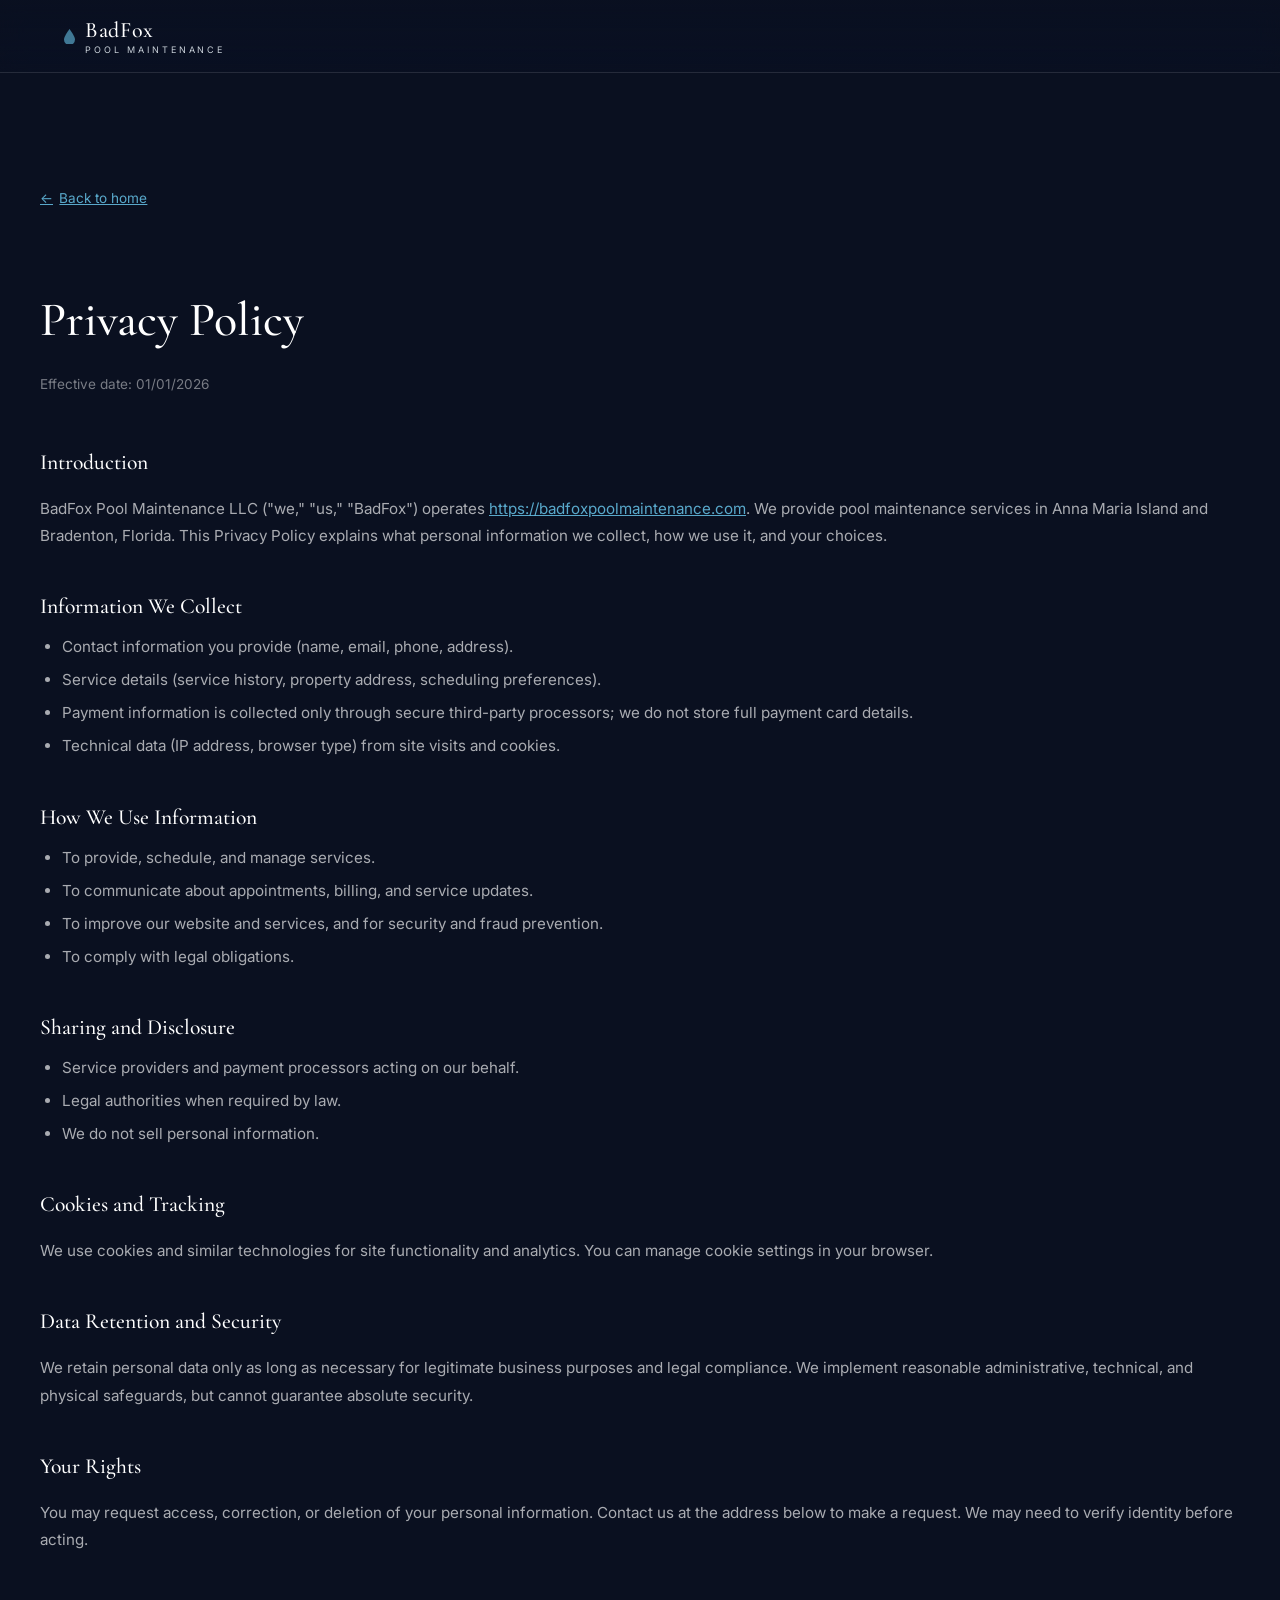
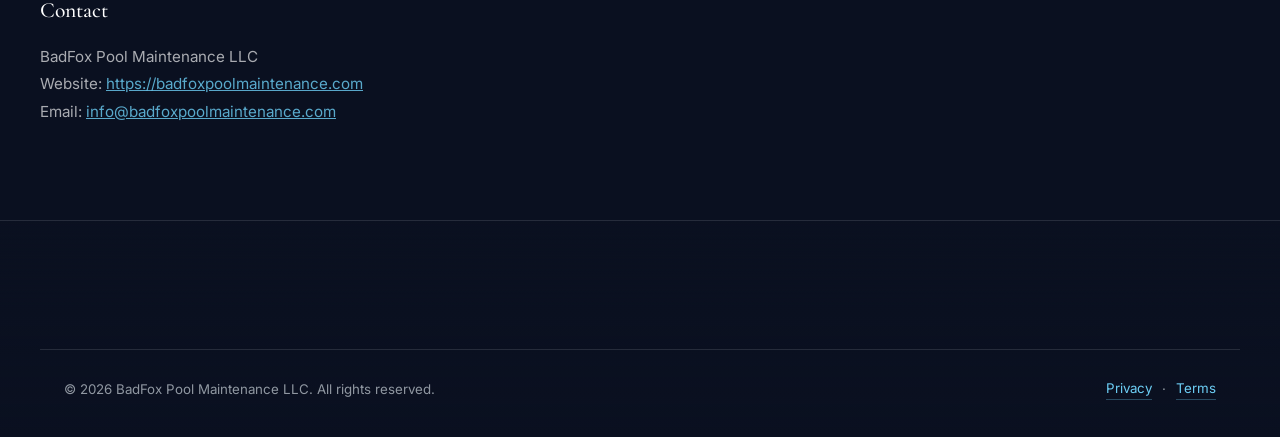
==== privacy.html @ 82b953b3 "Add files via upload" ====
<!doctype html>
<html lang="en">
<head>
  <meta charset="utf-8" />
  <meta name="viewport" content="width=device-width, initial-scale=1, viewport-fit=cover" />
  <meta name="theme-color" content="#0a1020" />
  <title>Privacy Policy — BadFox Pool Maintenance LLC</title>
  <meta name="description" content="Privacy Policy for BadFox Pool Maintenance LLC." />
  <meta name="robots" content="noindex, follow" />
  <link rel="preconnect" href="https://fonts.googleapis.com" />
  <link rel="preconnect" href="https://fonts.gstatic.com" crossorigin />
  <link rel="preload" as="style"
    href="https://fonts.googleapis.com/css2?family=Cormorant+Garamond:ital,wght@0,300;0,400;0,500;0,600;1,400;1,500&family=Inter:wght@300;400;500;600;700&display=swap"
    onload="this.onload=null;this.rel='stylesheet'" />
  <noscript>
    <link rel="stylesheet"
      href="https://fonts.googleapis.com/css2?family=Cormorant+Garamond:ital,wght@0,300;0,400;0,500;0,600;1,400;1,500&family=Inter:wght@300;400;500;600;700&display=swap" />
  </noscript>
  <link rel="stylesheet" href="styles.css" />
  <style>
    .legal-page { padding: 7rem 0 5rem; }
    .legal-page h1 { font-family: 'Cormorant Garamond', serif; font-size: clamp(2rem, 5vw, 3rem); font-weight: 500; color: #fff; margin-bottom: .5rem; }
    .legal-page .effective { font-size: .85rem; color: rgba(255,255,255,.45); margin-bottom: 3rem; }
    .legal-page h2 { font-family: 'Cormorant Garamond', serif; font-size: 1.35rem; font-weight: 500; color: #fff; margin: 2.5rem 0 .6rem; }
    .legal-page p, .legal-page li { font-size: .95rem; color: rgba(255,255,255,.65); line-height: 1.8; }
    .legal-page ul { padding-left: 1.4rem; margin: .5rem 0; }
    .legal-page ul li { margin-bottom: .35rem; }
    .legal-page a { color: rgba(109,207,246,.8); text-decoration: underline; }
    .legal-page a:hover { color: rgba(109,207,246,1); }
    .back-link { display: inline-flex; align-items: center; gap: .4rem; font-size: .85rem; color: rgba(255,255,255,.45); text-decoration: none; margin-bottom: 2.5rem; transition: color .2s; }
    .back-link:hover { color: rgba(255,255,255,.8); }
    .back-link::before { content: '←'; }
  </style>
</head>
<body>
  <header class="site-header" role="banner">
    <div class="nav-wrap">
      <a class="wordmark" href="index.html" aria-label="BadFox Pool Maintenance home">
        <svg class="wordmark-drop" width="11" height="15" viewBox="0 0 11 15" fill="none" xmlns="http://www.w3.org/2000/svg" aria-hidden="true"><path d="M5.5 0C5.5 0 0 7.2 0 10.5a5.5 5.5 0 0 0 11 0C11 7.2 5.5 0 5.5 0Z" fill="rgba(109,207,246,0.55)"/></svg>
        <span class="wordmark-text">BadFox<span class="wordmark-sub">Pool Maintenance</span></span>
      </a>
    </div>
  </header>

  <main id="main">
    <div class="legal-page container">
      <a class="back-link" href="index.html">Back to home</a>
      <h1>Privacy Policy</h1>
      <p class="effective">Effective date: 01/01/2026</p>

      <h2>Introduction</h2>
      <p>BadFox Pool Maintenance LLC ("we," "us," "BadFox") operates <a href="https://badfoxpoolmaintenance.com">https://badfoxpoolmaintenance.com</a>. We provide pool maintenance services in Anna Maria Island and Bradenton, Florida. This Privacy Policy explains what personal information we collect, how we use it, and your choices.</p>

      <h2>Information We Collect</h2>
      <ul>
        <li>Contact information you provide (name, email, phone, address).</li>
        <li>Service details (service history, property address, scheduling preferences).</li>
        <li>Payment information is collected only through secure third-party processors; we do not store full payment card details.</li>
        <li>Technical data (IP address, browser type) from site visits and cookies.</li>
      </ul>

      <h2>How We Use Information</h2>
      <ul>
        <li>To provide, schedule, and manage services.</li>
        <li>To communicate about appointments, billing, and service updates.</li>
        <li>To improve our website and services, and for security and fraud prevention.</li>
        <li>To comply with legal obligations.</li>
      </ul>

      <h2>Sharing and Disclosure</h2>
      <ul>
        <li>Service providers and payment processors acting on our behalf.</li>
        <li>Legal authorities when required by law.</li>
        <li>We do not sell personal information.</li>
      </ul>

      <h2>Cookies and Tracking</h2>
      <p>We use cookies and similar technologies for site functionality and analytics. You can manage cookie settings in your browser.</p>

      <h2>Data Retention and Security</h2>
      <p>We retain personal data only as long as necessary for legitimate business purposes and legal compliance. We implement reasonable administrative, technical, and physical safeguards, but cannot guarantee absolute security.</p>

      <h2>Your Rights</h2>
      <p>You may request access, correction, or deletion of your personal information. Contact us at the address below to make a request. We may need to verify identity before acting.</p>

      <h2>Contact</h2>
      <p>BadFox Pool Maintenance LLC<br />
      Website: <a href="https://badfoxpoolmaintenance.com">https://badfoxpoolmaintenance.com</a><br />
      Email: <a href="mailto:info@badfoxpoolmaintenance.com">info@badfoxpoolmaintenance.com</a></p>
    </div>
  </main>

  <footer class="site-footer" role="contentinfo">
    <div class="container footer-bottom">
      <small>&copy; <span id="year"></span> BadFox Pool Maintenance LLC. All rights reserved.</small>
      <small class="legal">
        <a class="link" href="privacy.html">Privacy</a>
        <span aria-hidden="true">·</span>
        <a class="link" href="terms.html">Terms</a>
      </small>
    </div>
  </footer>
  <script>document.getElementById('year').textContent = new Date().getFullYear();</script>
</body>
</html>
---- styles.css ----
/* ============================================================
   BadFox Pool Maintenance — Version A: "Aurelia"
   Inspiration: The Ritz-Carlton. Elegant serif display over clean
   sans-serif body. Wide tracking, refined weights, timeless luxury.
   Fonts: Cormorant Garamond (display) + Inter (body)
   ============================================================ */

:root {
  --navy: #0a1020;
  --navy-2: #0f1830;
  --navy-3: #121d3a;
  --white: #ffffff;
  --silver: #c9d1d9;
  --accent: #1da1f2;
  --accent-2: #6dcff6;
  --accent-glow: rgba(29, 161, 242, 0.35);
  --line: rgba(201, 209, 217, 0.14);
  --line-strong: rgba(201, 209, 217, 0.28);
  --shadow-soft: 0 10px 30px rgba(0, 0, 0, 0.25);
  --shadow-lg: 0 30px 80px rgba(0, 0, 0, 0.45);
  --radius: 8px;
  --radius-lg: 16px;
  --container: 1200px;
  --ease: cubic-bezier(.22, 1, .36, 1);
  --header-h: 72px;

  /* Aurelia typography stack */
  --font-display: "Cormorant Garamond", "Playfair Display", Georgia, serif;
  --font-body: "Inter", system-ui, -apple-system, "Segoe UI", Roboto, sans-serif;
}

/* ============================================================
   Base reset
   ============================================================ */
*, *::before, *::after { box-sizing: border-box; }
html, body { margin: 0; padding: 0; }

/*
  DO NOT set scroll-behavior: smooth on html/body.
  CSS smooth scroll conflicts with GSAP ScrollTrigger's pin & scrub —
  it causes the pinned section to jitter and trigger positions to drift.
  Smooth scrolling is handled entirely via JS (window.scrollTo behavior).
*/

body {
  font-family: var(--font-body);
  background: var(--navy);
  color: var(--white);
  line-height: 1.6;
  font-weight: 400;
  -webkit-font-smoothing: antialiased;
  text-rendering: optimizeLegibility;
  overflow-x: hidden;
}
img, video, iframe { max-width: 100%; display: block; }
a { color: inherit; text-decoration: none; }

:focus-visible {
  outline: 2px solid var(--accent-2);
  outline-offset: 3px;
  border-radius: 4px;
}

.skip-link {
  position: absolute;
  left: -9999px; top: 8px;
  background: var(--white); color: var(--navy);
  padding: 8px 12px; border-radius: var(--radius);
  z-index: 999;
}
.skip-link:focus { left: 12px; }

.container { max-width: var(--container); margin: 0 auto; padding: 0 24px; }

/* Below-fold performance: skip paint until visible.
   Only applied to the footer — sections with GSAP ScrollTrigger
   animations are excluded because content-visibility:auto skips
   rendering, breaking GSAP's position measurements at setup time. */
.site-footer {
  content-visibility: auto;
  contain-intrinsic-size: 300px;
}

/* ============================================================
   Header / Nav
   ============================================================ */
.site-header {
  position: sticky; top: 0; z-index: 50;
  backdrop-filter: saturate(140%) blur(14px);
  -webkit-backdrop-filter: saturate(140%) blur(14px);
  background: linear-gradient(to bottom, rgba(10,16,32,0.85), rgba(10,16,32,0.6));
  border-bottom: 1px solid var(--line);
}
.nav-wrap {
  max-width: var(--container); margin: 0 auto;
  height: var(--header-h); padding: 0 24px;
  display: grid; grid-template-columns: 1fr auto 1fr;
  align-items: center; gap: 16px;
}

.wordmark { display: inline-flex; align-items: center; gap: 10px; letter-spacing: 0.04em; }
.wordmark-drop { flex-shrink: 0; display: block; }
.wordmark-text {
  font-family: var(--font-display);
  font-weight: 500;
  font-size: 22px;
  line-height: 1;
  display: inline-flex; flex-direction: column; gap: 4px;
}
.wordmark-sub {
  font-family: var(--font-body);
  font-weight: 400;
  font-size: 9px;
  letter-spacing: 0.32em;
  text-transform: uppercase;
  color: var(--silver);
}

/* Tabs */
.tabs { position: relative; justify-self: center; }
.tabs ul {
  list-style: none; display: flex; gap: 4px;
  padding: 6px; margin: 0;
  border: 1px solid var(--line);
  border-radius: 999px;
  background: rgba(255,255,255,0.03);
}
.tab {
  display: inline-block;
  padding: 10px 20px;
  font-size: 12px;
  font-weight: 500;
  letter-spacing: 0.18em;
  text-transform: uppercase;
  color: var(--silver);
  border-radius: 999px;
  transition: color .3s var(--ease), background-color .3s var(--ease);
}
.tab:hover { color: var(--white); }
.tab.is-active { color: var(--white); background: rgba(29, 161, 242, 0.08); }
.tab-underline {
  position: absolute; left: 0; bottom: -2px;
  height: 1px; width: 0;
  background: linear-gradient(90deg, var(--accent-2), var(--accent));
  pointer-events: none; opacity: 0;
}

.nav-cta { justify-self: end; }

/* ============================================================
   Buttons
   ============================================================ */
.btn {
  display: inline-flex; align-items: center; justify-content: center;
  gap: 8px; height: 48px; padding: 0 26px;
  border-radius: var(--radius);
  font-family: var(--font-body);
  font-weight: 500;
  font-size: 12px;
  letter-spacing: 0.22em;
  text-transform: uppercase;
  transition: transform .3s var(--ease), background-color .3s var(--ease),
              border-color .3s var(--ease), color .3s var(--ease), box-shadow .3s var(--ease);
  cursor: pointer; border: 1px solid transparent;
  white-space: nowrap;
}
.btn-primary {
  background: linear-gradient(180deg, var(--accent-2), var(--accent));
  color: #06223a;
  box-shadow: 0 8px 24px var(--accent-glow), inset 0 1px 0 rgba(255,255,255,0.4);
}
.btn-primary:hover { transform: translateY(-1px); box-shadow: 0 12px 30px var(--accent-glow); }
.btn-secondary {
  background: transparent; color: var(--white);
  border-color: var(--line-strong);
}
.btn-secondary:hover { background: rgba(255,255,255,0.06); border-color: var(--silver); }
.btn-ghost {
  background: transparent; color: var(--white);
  border-color: var(--line-strong);
  height: 42px; padding: 0 20px;
}
.btn-ghost:hover { background: rgba(255,255,255,0.06); }

/* ============================================================
   Hero
   ============================================================ */
.hero {
  position: relative;
  min-height: calc(100vh - var(--header-h));
  display: flex; align-items: center;
  overflow: hidden; isolation: isolate;
}
.hero-media {
  position: absolute; inset: 0; z-index: 0;
  overflow: hidden;
  /* Poster image as CSS background — instant fallback while video loads */
  background: #000 url("assets/water-picture.jpg") center/cover no-repeat;
  /* will-change pre-creates the compositor layer at page load, BEFORE Chrome
     evaluates the video's autoplay eligibility. This is critical: if GSAP's
     ScrollTrigger creates the layer after autoplay is evaluated, Chrome can
     revoke the autoplay grant. Setting it here means the layer exists from
     the start, so GSAP's animation never changes the compositor context. */
  will-change: transform;
}
.hero-video {
  position: absolute; inset: 0;
  width: 100%; height: 100%;
  object-fit: cover; display: block;
  /* No will-change here — animating transforms on <video> elements causes
     Chrome to pause autoplay. GSAP targets .hero-media (the parent) instead. */
}
.hero-scrim {
  position: absolute; inset: 0; z-index: 1; pointer-events: none;
  background:
    radial-gradient(120% 80% at 20% 0%, rgba(10,16,32,0.1), rgba(10,16,32,0.55) 60%, rgba(10,16,32,0.9) 100%),
    linear-gradient(180deg, rgba(10,16,32,0.3), rgba(10,16,32,0.88));
}

.hero-inner {
  position: relative; z-index: 2;
  max-width: var(--container); width: 100%;
  margin: 0 auto; padding: 120px 24px 140px;
}
.eyebrow {
  color: var(--accent-2);
  font-family: var(--font-body);
  font-size: 11px;
  font-weight: 500;
  letter-spacing: 0.32em;
  text-transform: uppercase;
  margin: 0 0 20px;
}
.hero-headline {
  font-family: var(--font-display);
  font-size: clamp(52px, 8.5vw, 120px);
  font-weight: 400;
  line-height: 1.02;
  letter-spacing: -0.01em;
  margin: 0 0 24px;
  max-width: 16ch;
}
.hero-headline em {
  font-style: italic;
  font-weight: 400;
  color: var(--accent-2);
}
.hero-sub {
  font-size: clamp(16px, 1.3vw, 19px);
  color: var(--silver);
  margin: 0 0 36px;
  max-width: 52ch;
  font-weight: 300;
  line-height: 1.65;
}
.hero-ctas { display: flex; gap: 14px; flex-wrap: wrap; }

.hero-scroll-hint {
  position: absolute; left: 50%; bottom: 22px;
  transform: translateX(-50%);
  width: 22px; height: 36px;
  border: 1px solid var(--line-strong);
  border-radius: 999px; opacity: 0.8;
}
.hero-scroll-hint span {
  position: absolute; left: 50%; top: 8px;
  width: 2px; height: 8px;
  background: var(--accent-2);
  border-radius: 2px;
  transform: translateX(-50%);
  animation: scroll-hint 2.4s var(--ease) infinite;
}
@keyframes scroll-hint {
  0%   { transform: translate(-50%, 0);    opacity: 1; }
  70%  { transform: translate(-50%, 14px); opacity: 0; }
  100% { transform: translate(-50%, 0);    opacity: 0; }
}

/* ============================================================
   Section helpers
   ============================================================ */
.section-head { max-width: 680px; margin: 0 auto 56px; text-align: center; }
.section-head h2 {
  font-family: var(--font-display);
  font-size: clamp(32px, 4.2vw, 56px);
  font-weight: 400;
  letter-spacing: -0.005em;
  line-height: 1.1;
  margin: 0;
}

/* ============================================================
   Features / Cards
   ============================================================ */
.features { padding: 140px 0 60px; }
.card-grid { display: grid; grid-template-columns: repeat(3, 1fr); gap: 24px; }
.card {
  background: linear-gradient(180deg, rgba(255,255,255,0.035), rgba(255,255,255,0.01));
  border: 1px solid var(--line);
  border-radius: var(--radius-lg);
  padding: 34px 30px;
  transition: transform .4s var(--ease), border-color .4s var(--ease), box-shadow .4s var(--ease);
  /* will-change omitted here — GSAP adds it during animation and removes it after.
     Declaring it statically would hoist all three cards to GPU layers immediately. */
}
.card:hover { transform: translateY(-4px); border-color: var(--line-strong); box-shadow: var(--shadow-soft); }
.card-icon {
  width: 48px; height: 48px;
  display: flex; align-items: center; justify-content: center;
  border-radius: 12px;
  background: rgba(29,161,242,0.08);
  color: var(--accent-2); margin-bottom: 22px;
}
.card-icon svg { width: 26px; height: 26px; }
.card h3 {
  font-family: var(--font-display);
  font-size: 26px;
  font-weight: 500;
  letter-spacing: -0.005em;
  margin: 0 0 10px;
}
.card p { margin: 0; color: var(--silver); font-size: 15px; line-height: 1.65; }

/* ============================================================
   Photo Gallery
   ============================================================ */
.gallery { padding: 60px 0; }
.gallery-grid {
  display: grid;
  grid-template-columns: 1fr 1fr;
  gap: 20px;
}
.gallery-item {
  margin: 0;
  border-radius: var(--radius-lg);
  overflow: hidden;
  border: 1px solid var(--line);
  box-shadow: var(--shadow-soft);
  aspect-ratio: 4 / 3;
}
.gallery-item img {
  width: 100%; height: 100%;
  object-fit: cover;
  display: block;
  transition: transform 0.6s var(--ease);
}
.gallery-item:hover img { transform: scale(1.04); }

/* ============================================================
   Timeline — horizontal pinned scroll
   ============================================================ */
.timeline-section { padding: 80px 0 40px; }

/*
  overflow-x: clip clips overflowing track content WITHOUT creating a new
  scroll container (unlike overflow-x: hidden). This prevents a horizontal
  scrollbar flash before GSAP's ScrollTrigger pin kicks in, while still
  allowing GSAP's position: fixed pin to work correctly.
*/
.timeline-clip { overflow-x: clip; }

.timeline-pin { height: 100vh; position: relative; overflow: visible; }
.timeline-track {
  display: flex; gap: 32px; align-items: center;
  padding: 0 8vw; height: 100%;
  will-change: transform;
}
.timeline-panel {
  flex: 0 0 min(70vw, 540px);
  background: linear-gradient(180deg, rgba(255,255,255,0.05), rgba(255,255,255,0.01));
  border: 1px solid var(--line);
  border-radius: var(--radius-lg);
  padding: 48px 40px;
  min-height: 340px;
  position: relative;
  box-shadow: var(--shadow-soft);
}
.panel-index {
  position: absolute; top: 28px; right: 32px;
  font-family: var(--font-body);
  font-size: 11px;
  letter-spacing: 0.32em;
  color: var(--accent-2);
  font-weight: 500;
}
.timeline-panel h3 {
  font-family: var(--font-display);
  font-size: clamp(28px, 2.6vw, 40px);
  font-weight: 400;
  letter-spacing: -0.005em;
  margin: 16px 0 14px;
}
.timeline-panel p { color: var(--silver); font-size: 16px; max-width: 42ch; margin: 0; line-height: 1.65; }

/* ============================================================
   About
   ============================================================ */
.about { padding: 140px 0; }
.about-grid { display: grid; grid-template-columns: 1.4fr 1fr; gap: 72px; align-items: start; }
.about-copy h2 {
  font-family: var(--font-display);
  font-size: clamp(36px, 4.6vw, 64px);
  font-weight: 400;
  letter-spacing: -0.01em;
  line-height: 1.08;
  margin: 0 0 24px;
}
.about-copy h2 em { font-style: italic; color: var(--accent-2); font-weight: 400; }
.about-copy p {
  color: var(--silver); font-size: 17px;
  max-width: 60ch; margin: 0 0 18px;
  font-weight: 300; line-height: 1.75;
}

.coverage { list-style: none; padding: 0; margin: 28px 0 36px; display: flex; gap: 16px; flex-wrap: wrap; }
.coverage li {
  display: inline-flex; align-items: center; gap: 10px;
  padding: 10px 16px;
  border: 1px solid var(--line);
  border-radius: 999px;
  font-size: 13px;
  letter-spacing: 0.08em;
  color: var(--silver);
}
.pin {
  width: 8px; height: 8px; border-radius: 999px;
  background: var(--accent);
  box-shadow: 0 0 0 3px rgba(29,161,242,0.15);
  flex-shrink: 0;
}
.about-ctas { display: flex; gap: 14px; flex-wrap: wrap; }

.about-card {
  background: linear-gradient(180deg, rgba(255,255,255,0.05), rgba(255,255,255,0.01));
  border: 1px solid var(--line);
  border-radius: var(--radius-lg);
  padding: 34px;
  box-shadow: var(--shadow-soft);
}
.about-card h3 {
  margin: 0 0 20px;
  font-family: var(--font-body);
  font-size: 11px;
  font-weight: 500;
  letter-spacing: 0.28em;
  text-transform: uppercase;
  color: var(--accent-2);
}
.facts { margin: 0; display: grid; grid-template-columns: 1fr; gap: 0; }
.facts > div {
  display: grid; grid-template-columns: 120px 1fr;
  align-items: baseline; padding: 14px 0;
  border-top: 1px solid var(--line);
}
.facts dt {
  color: var(--silver);
  font-size: 11px;
  letter-spacing: 0.2em;
  text-transform: uppercase;
  font-weight: 500;
}
.facts dd {
  margin: 0;
  font-family: var(--font-display);
  font-weight: 500;
  font-size: 18px;
}

/* ============================================================
   Contact
   ============================================================ */
.contact { padding: 80px 0 140px; }
.contact-grid { display: grid; grid-template-columns: 1.1fr 1fr; gap: 72px; align-items: start; }
.contact-copy h2 {
  font-family: var(--font-display);
  font-size: clamp(36px, 4.6vw, 60px);
  font-weight: 400;
  letter-spacing: -0.01em;
  line-height: 1.1;
  margin: 0 0 20px;
}
.contact-copy p {
  color: var(--silver); font-size: 17px;
  margin: 0 0 28px;
  font-weight: 300; line-height: 1.75;
}
.link {
  color: var(--accent-2);
  border-bottom: 1px solid rgba(109,207,246,0.3);
  transition: color .2s var(--ease), border-color .2s var(--ease);
}
.link:hover { color: var(--white); border-color: var(--white); }

.contact-form { display: grid; grid-template-columns: 1fr 1fr; gap: 18px; }
.field { display: flex; flex-direction: column; }
.field label {
  font-size: 11px;
  letter-spacing: 0.2em;
  text-transform: uppercase;
  color: var(--silver);
  margin-bottom: 10px;
  font-weight: 500;
}
.field input {
  height: 50px; padding: 0 16px;
  background: rgba(255,255,255,0.04);
  border: 1px solid var(--line);
  color: var(--white);
  border-radius: var(--radius);
  font: inherit;
  transition: border-color .2s var(--ease), background-color .2s var(--ease);
}
.field input::placeholder { color: rgba(201,209,217,0.55); }
.field input:focus {
  outline: none;
  border-color: var(--accent);
  background: rgba(29,161,242,0.06);
}
.form-actions { grid-column: 1 / -1; display: flex; gap: 14px; flex-wrap: wrap; margin-top: 10px; }
.form-note {
  grid-column: 1 / -1;
  color: var(--accent-2);
  margin: 10px 0 0;
  font-size: 14px;
  min-height: 1em;
}

.contact-map .map-frame {
  position: relative;
  border-radius: var(--radius-lg);
  overflow: hidden;
  border: 1px solid var(--line);
  box-shadow: var(--shadow-soft);
  aspect-ratio: 4 / 3;
  background: var(--navy-2);
}
.contact-map iframe {
  width: 100%; height: 100%; border: 0;
  filter: saturate(0.8) brightness(0.9) contrast(1.05);
}
.contact-list { list-style: none; padding: 0; margin: 24px 0 0; display: grid; gap: 12px; }
.contact-list li {
  display: grid; grid-template-columns: 120px 1fr; gap: 14px;
  font-size: 15px; color: var(--silver);
  padding: 12px 0; border-top: 1px solid var(--line);
}
.contact-list li span {
  color: rgba(201,209,217,0.7);
  font-size: 11px;
  letter-spacing: 0.2em;
  text-transform: uppercase;
  align-self: center;
  font-weight: 500;
}

/* ============================================================
   Footer
   ============================================================ */
.site-footer {
  border-top: 1px solid var(--line);
  background: linear-gradient(180deg, rgba(10,16,32,0) 0%, rgba(10,16,32,0.8) 40%, var(--navy) 100%);
  padding: 72px 0 36px;
}
.footer-grid { display: grid; grid-template-columns: 1.6fr repeat(3, 1fr); gap: 48px; }
.footer-brand .muted {
  color: var(--silver); margin-top: 16px; max-width: 36ch;
  font-weight: 300; font-size: 15px; line-height: 1.7;
}
.footer-col h4 {
  font-size: 11px;
  font-weight: 500;
  letter-spacing: 0.28em;
  text-transform: uppercase;
  color: var(--accent-2);
  margin: 0 0 18px;
}
.hours, .plain {
  list-style: none; padding: 0; margin: 0;
  display: grid; gap: 12px;
  font-size: 14px; color: var(--silver);
}
.hours li { display: grid; grid-template-columns: 1fr auto; gap: 8px; }
.footer-bottom {
  display: flex; justify-content: space-between; align-items: center;
  gap: 16px; margin-top: 56px; padding-top: 28px;
  border-top: 1px solid var(--line);
  color: rgba(201,209,217,0.7);
}
.legal { display: inline-flex; gap: 10px; align-items: center; }

/* ============================================================
   Animation initial states
   GSAP animates these to opacity:1, y:0. will-change is intentionally
   NOT set here — GSAP manages it internally during the tween and
   removes it afterward, avoiding permanent GPU layer allocation.
   ============================================================ */
[data-anim="fadeUp"], [data-anim="cardUp"] {
  opacity: 0;
  transform: translateY(24px);
}

/* ============================================================
   Responsive
   ============================================================ */
@media (max-width: 960px) {
  .card-grid { grid-template-columns: 1fr; }
  .gallery-grid { grid-template-columns: 1fr; }
  .about-grid, .contact-grid { grid-template-columns: 1fr; gap: 40px; }
  .footer-grid { grid-template-columns: 1fr 1fr; }
  .contact-form { grid-template-columns: 1fr; }
  .nav-wrap { grid-template-columns: auto 1fr auto; gap: 10px; }
  .tabs ul { gap: 2px; padding: 4px; }
  .tab { padding: 8px 12px; font-size: 11px; }
  .nav-cta { display: none; }
  .hero-inner { padding: 100px 24px; }
  .features, .about, .contact { padding: 90px 0; }
  .timeline-panel { flex-basis: 78vw; padding: 32px 28px; min-height: 300px; }
}
@media (max-width: 560px) {
  .footer-grid { grid-template-columns: 1fr; }
  .footer-bottom { flex-direction: column; align-items: flex-start; }
  .wordmark-sub { display: none; }
}

/* ============================================================
   Reduced motion — immediately reveal all animated elements,
   disable all transitions and CSS animations
   ============================================================ */
@media (prefers-reduced-motion: reduce) {
  *, *::before, *::after {
    animation-duration: 0.001ms !important;
    animation-iteration-count: 1 !important;
    transition-duration: 0.001ms !important;
  }
  [data-anim="fadeUp"], [data-anim="cardUp"] { opacity: 1; transform: none; }
  .hero-scroll-hint { display: none; }
}
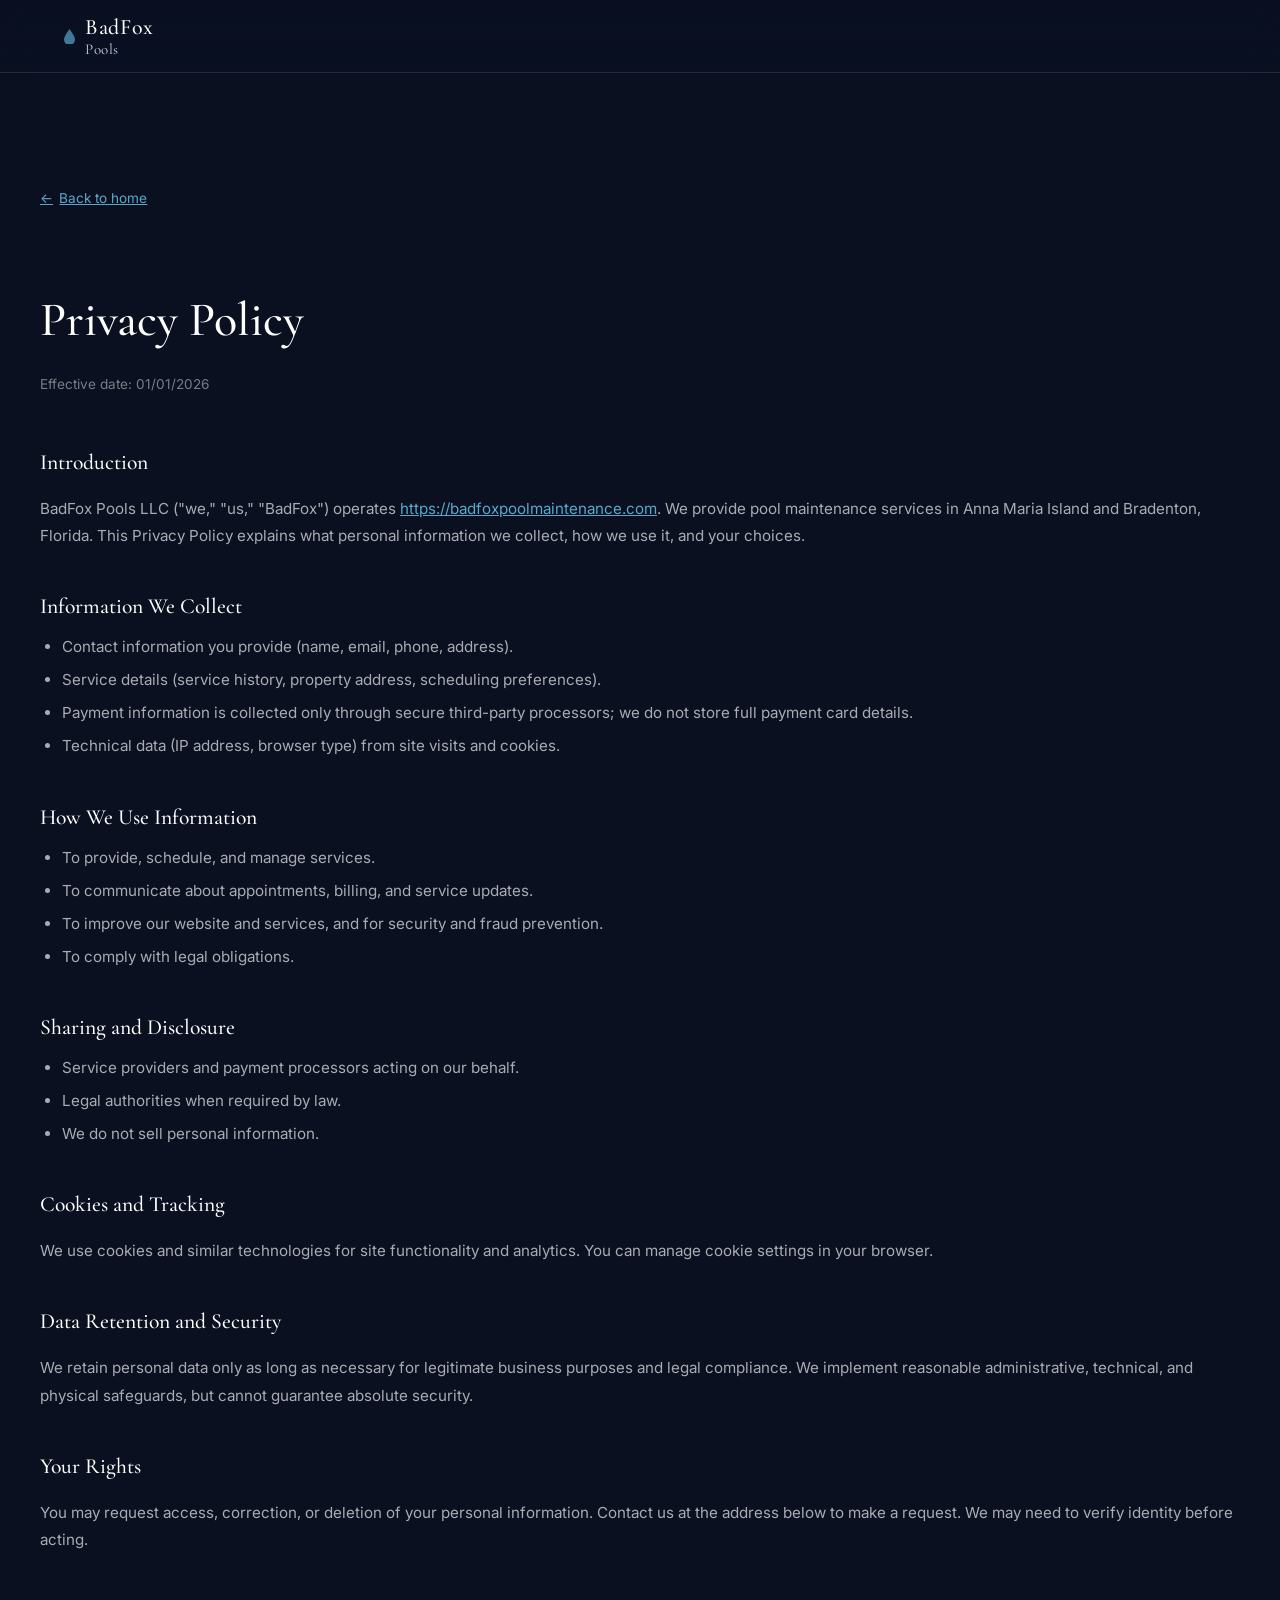
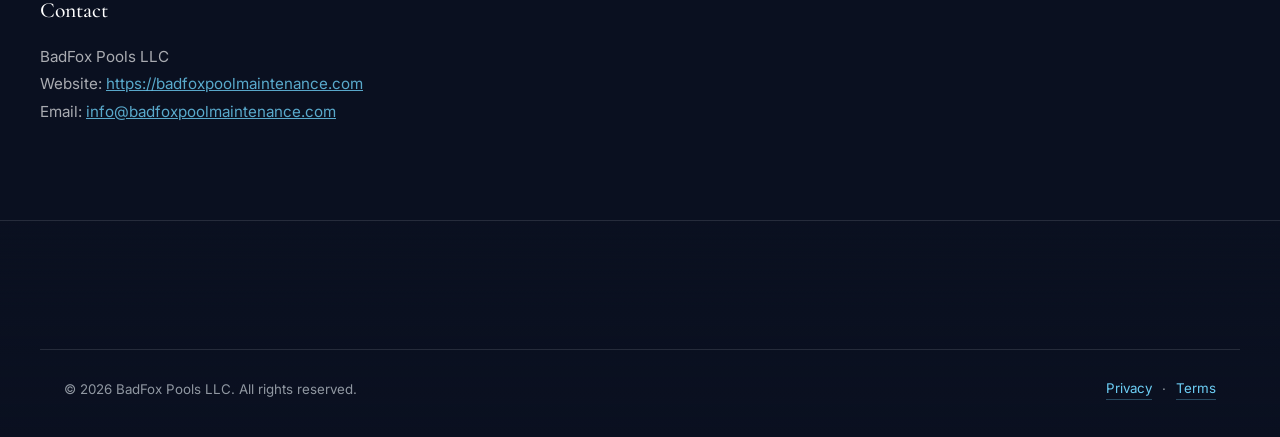
==== commit 833e2eb9: "Add files via upload" ====
--- a/privacy.html
+++ b/privacy.html
@@ -4,8 +4,8 @@
   <meta charset="utf-8" />
   <meta name="viewport" content="width=device-width, initial-scale=1, viewport-fit=cover" />
   <meta name="theme-color" content="#0a1020" />
-  <title>Privacy Policy — BadFox Pool Maintenance LLC</title>
-  <meta name="description" content="Privacy Policy for BadFox Pool Maintenance LLC." />
+  <title>Privacy Policy — BadFox Pools LLC</title>
+  <meta name="description" content="Privacy Policy for BadFox Pools LLC." />
   <meta name="robots" content="noindex, follow" />
   <link rel="preconnect" href="https://fonts.googleapis.com" />
   <link rel="preconnect" href="https://fonts.gstatic.com" crossorigin />
@@ -35,9 +35,9 @@
 <body>
   <header class="site-header" role="banner">
     <div class="nav-wrap">
-      <a class="wordmark" href="index.html" aria-label="BadFox Pool Maintenance home">
+      <a class="wordmark" href="index.html" aria-label="BadFox Pools home">
         <svg class="wordmark-drop" width="11" height="15" viewBox="0 0 11 15" fill="none" xmlns="http://www.w3.org/2000/svg" aria-hidden="true"><path d="M5.5 0C5.5 0 0 7.2 0 10.5a5.5 5.5 0 0 0 11 0C11 7.2 5.5 0 5.5 0Z" fill="rgba(109,207,246,0.55)"/></svg>
-        <span class="wordmark-text">BadFox<span class="wordmark-sub">Pool Maintenance</span></span>
+        <span class="wordmark-text">BadFox<span class="wordmark-sub">Pools</span></span>
       </a>
     </div>
   </header>
@@ -49,7 +49,7 @@
       <p class="effective">Effective date: 01/01/2026</p>
 
       <h2>Introduction</h2>
-      <p>BadFox Pool Maintenance LLC ("we," "us," "BadFox") operates <a href="https://badfoxpoolmaintenance.com">https://badfoxpoolmaintenance.com</a>. We provide pool maintenance services in Anna Maria Island and Bradenton, Florida. This Privacy Policy explains what personal information we collect, how we use it, and your choices.</p>
+      <p>BadFox Pools LLC ("we," "us," "BadFox") operates <a href="https://badfoxpoolmaintenance.com">https://badfoxpoolmaintenance.com</a>. We provide pool maintenance services in Anna Maria Island and Bradenton, Florida. This Privacy Policy explains what personal information we collect, how we use it, and your choices.</p>
 
       <h2>Information We Collect</h2>
       <ul>
@@ -84,7 +84,7 @@
       <p>You may request access, correction, or deletion of your personal information. Contact us at the address below to make a request. We may need to verify identity before acting.</p>
 
       <h2>Contact</h2>
-      <p>BadFox Pool Maintenance LLC<br />
+      <p>BadFox Pools LLC<br />
       Website: <a href="https://badfoxpoolmaintenance.com">https://badfoxpoolmaintenance.com</a><br />
       Email: <a href="mailto:info@badfoxpoolmaintenance.com">info@badfoxpoolmaintenance.com</a></p>
     </div>
@@ -92,7 +92,7 @@
 
   <footer class="site-footer" role="contentinfo">
     <div class="container footer-bottom">
-      <small>&copy; <span id="year"></span> BadFox Pool Maintenance LLC. All rights reserved.</small>
+      <small>&copy; <span id="year"></span> BadFox Pools LLC. All rights reserved.</small>
       <small class="legal">
         <a class="link" href="privacy.html">Privacy</a>
         <span aria-hidden="true">·</span>
--- a/styles.css
+++ b/styles.css
@@ -1,5 +1,5 @@
 /* ============================================================
-   BadFox Pool Maintenance — Version A: "Aurelia"
+   BadFox Pools — Version A: "Aurelia"
    Inspiration: The Ritz-Carlton. Elegant serif display over clean
    sans-serif body. Wide tracking, refined weights, timeless luxury.
    Fonts: Cormorant Garamond (display) + Inter (body)
@@ -108,11 +108,10 @@
   display: inline-flex; flex-direction: column; gap: 4px;
 }
 .wordmark-sub {
-  font-family: var(--font-body);
-  font-weight: 400;
-  font-size: 9px;
-  letter-spacing: 0.32em;
-  text-transform: uppercase;
+  font-family: var(--font-display);
+  font-weight: 400;
+  font-size: 15px;
+  letter-spacing: 0.04em;
   color: var(--silver);
 }
 
@@ -614,7 +613,10 @@
   .nav-cta { display: none; }
   .hero-inner { padding: 100px 24px; }
   .features, .about, .contact { padding: 90px 0; }
-  .timeline-panel { flex-basis: 78vw; padding: 32px 28px; min-height: 300px; }
+  /* Timeline: vertical stack on mobile (GSAP horizontal scroll disabled) */
+  .timeline-pin { height: auto; }
+  .timeline-track { flex-direction: column; padding: 0 20px; gap: 20px; height: auto; }
+  .timeline-panel { flex-basis: auto; width: 100%; padding: 32px 28px; min-height: auto; }
 }
 @media (max-width: 560px) {
   .footer-grid { grid-template-columns: 1fr; }
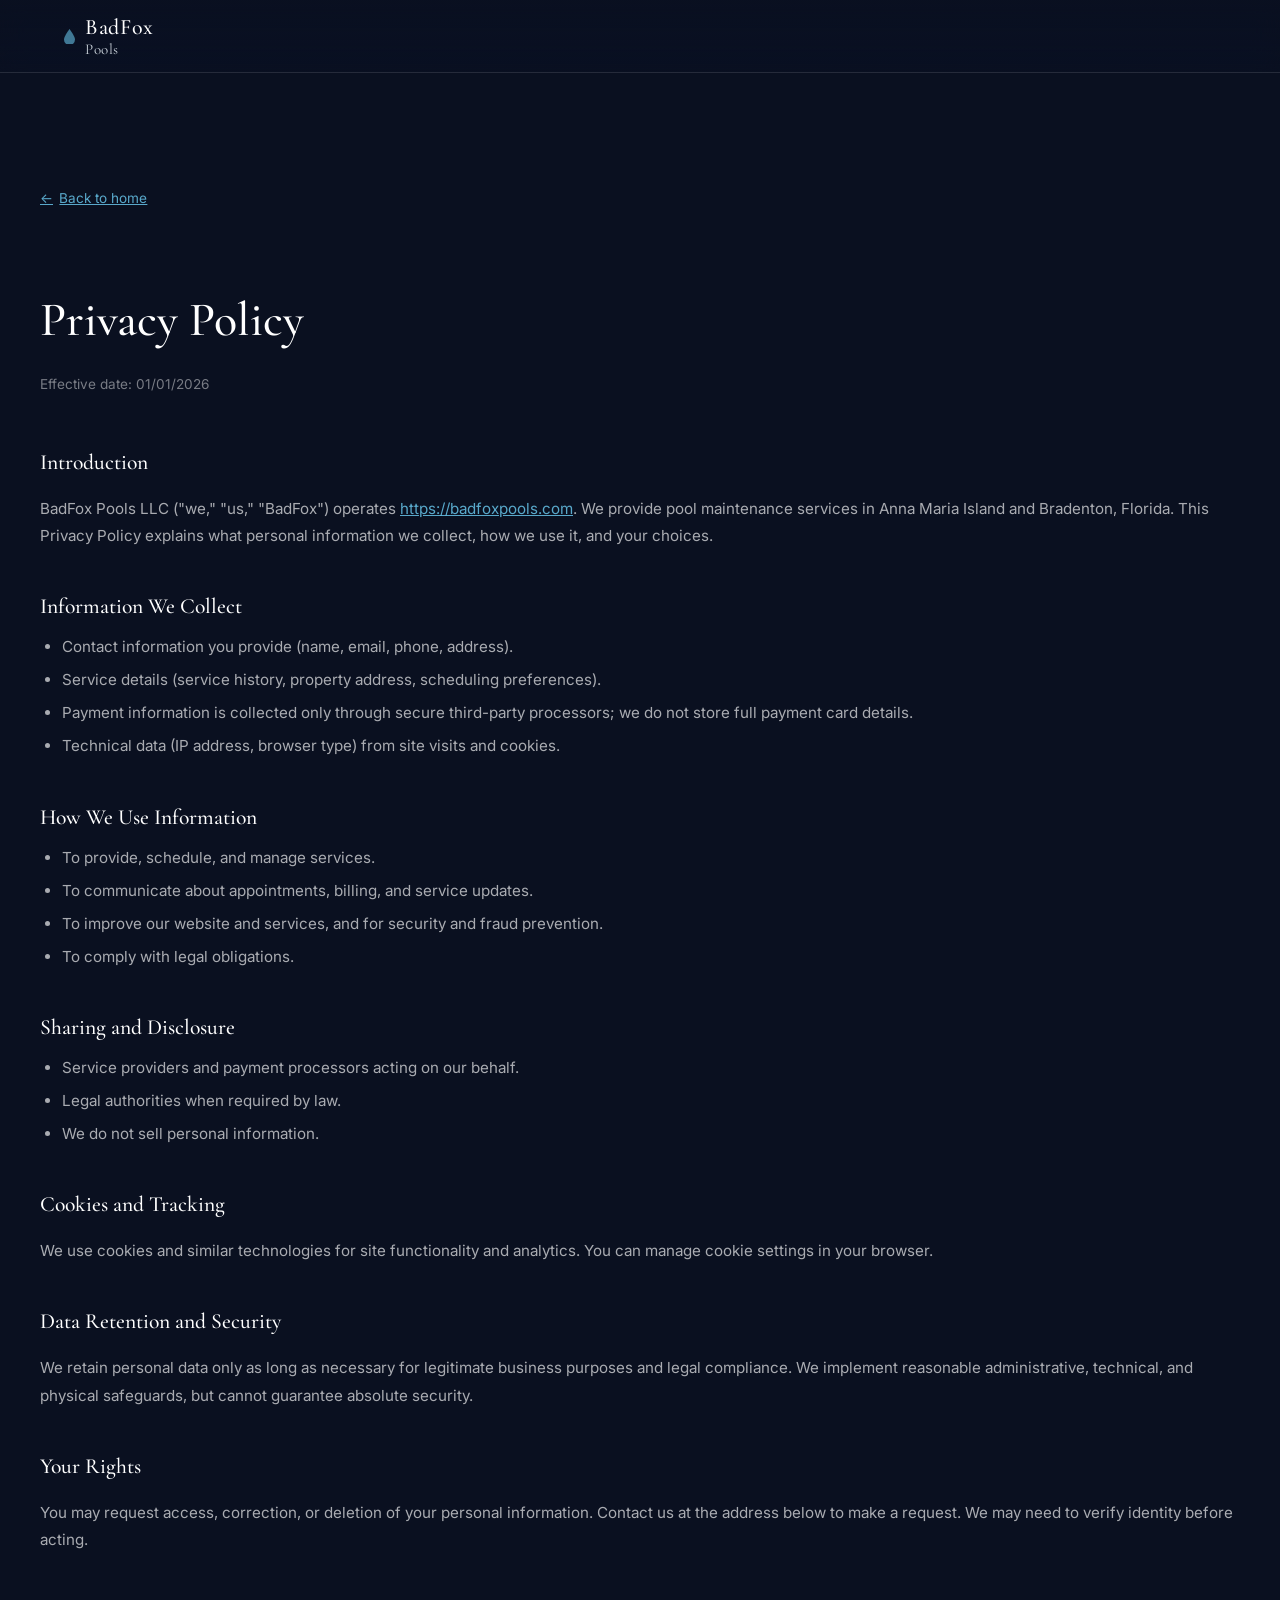
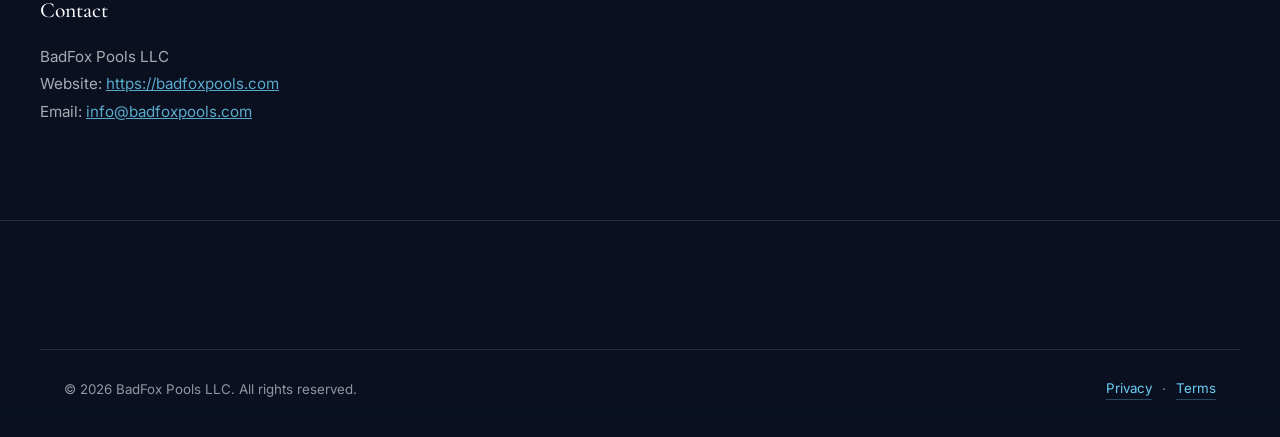
==== commit 894d2326: "Update privacy.html" ====
--- a/privacy.html
+++ b/privacy.html
@@ -49,7 +49,7 @@
       <p class="effective">Effective date: 01/01/2026</p>
 
       <h2>Introduction</h2>
-      <p>BadFox Pools LLC ("we," "us," "BadFox") operates <a href="https://badfoxpoolmaintenance.com">https://badfoxpoolmaintenance.com</a>. We provide pool maintenance services in Anna Maria Island and Bradenton, Florida. This Privacy Policy explains what personal information we collect, how we use it, and your choices.</p>
+      <p>BadFox Pools LLC ("we," "us," "BadFox") operates <a href="https://badfoxpools.com">https://badfoxpools.com</a>. We provide pool maintenance services in Anna Maria Island and Bradenton, Florida. This Privacy Policy explains what personal information we collect, how we use it, and your choices.</p>
 
       <h2>Information We Collect</h2>
       <ul>
@@ -85,8 +85,8 @@
 
       <h2>Contact</h2>
       <p>BadFox Pools LLC<br />
-      Website: <a href="https://badfoxpoolmaintenance.com">https://badfoxpoolmaintenance.com</a><br />
-      Email: <a href="mailto:info@badfoxpoolmaintenance.com">info@badfoxpoolmaintenance.com</a></p>
+      Website: <a href="https://badfoxpools.com">https://badfoxpools.com</a><br />
+      Email: <a href="mailto:info@badfoxpools.com">info@badfoxpools.com</a></p>
     </div>
   </main>
 
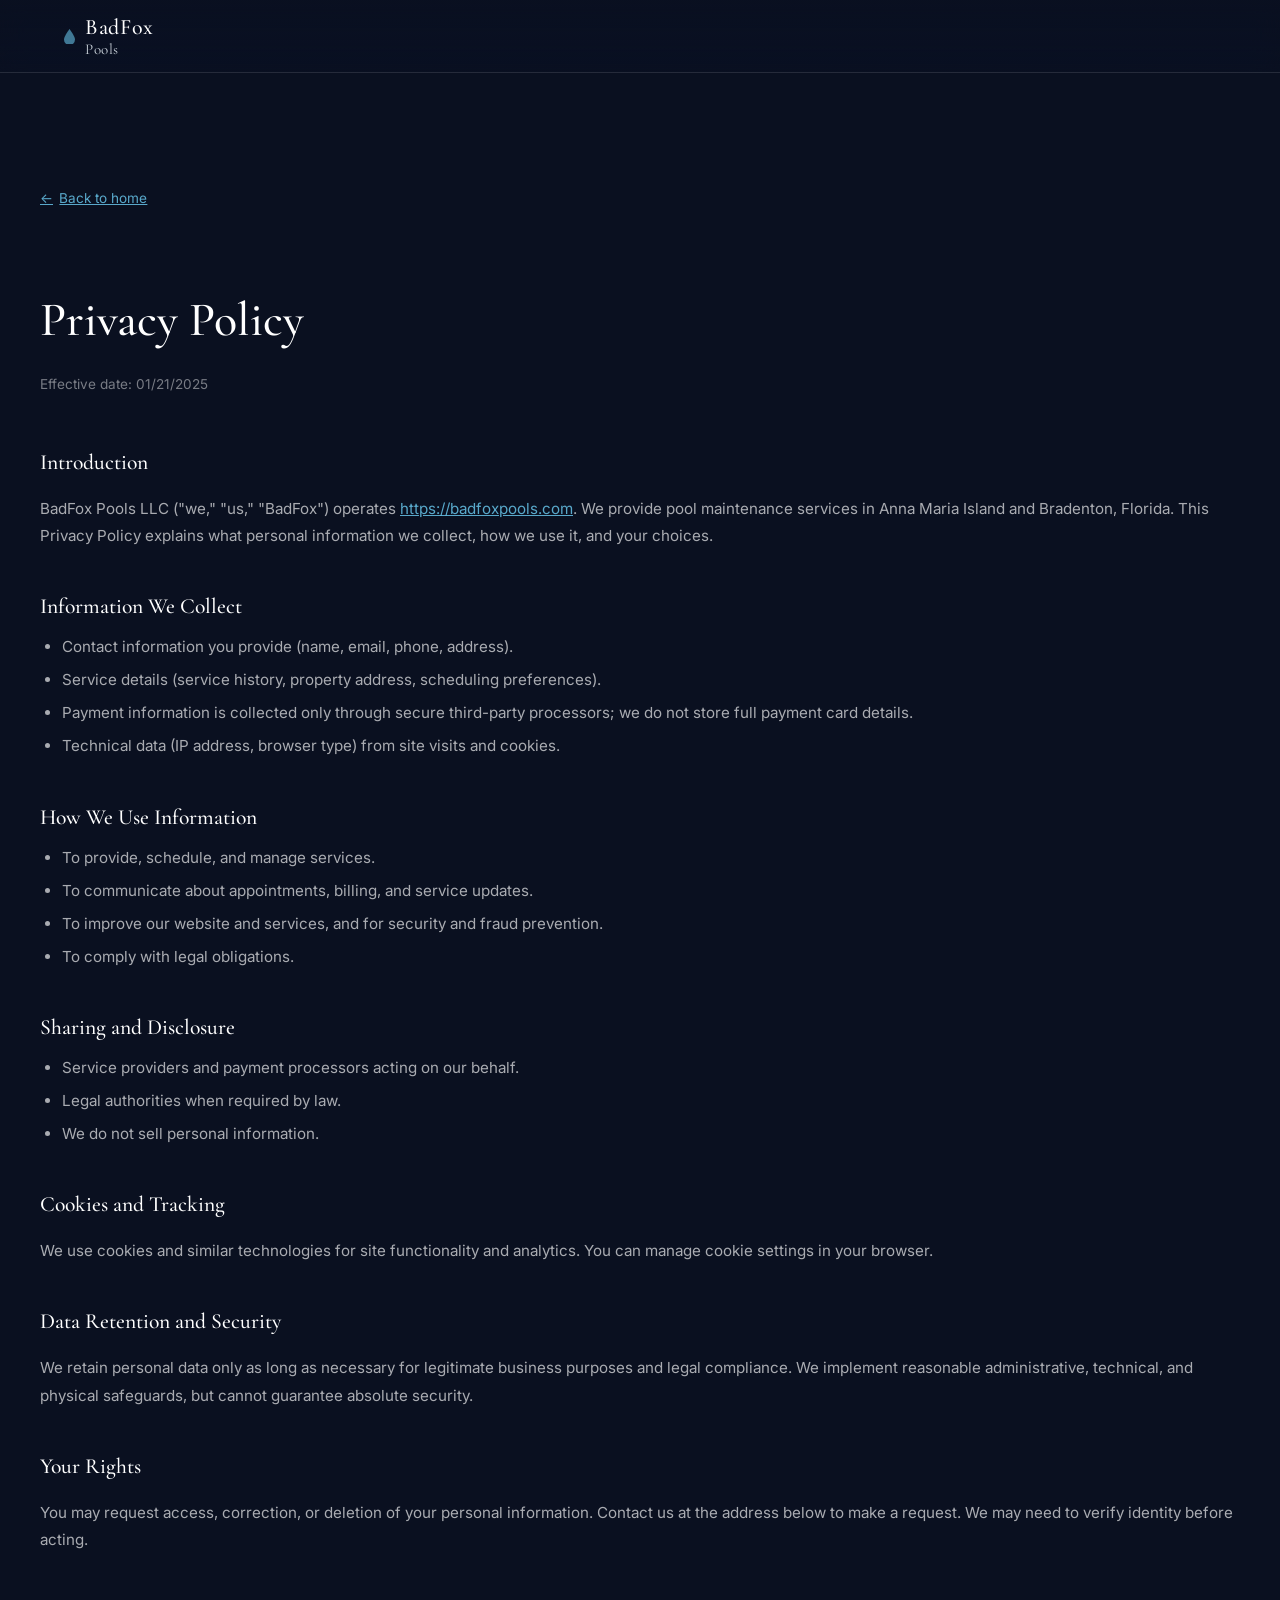
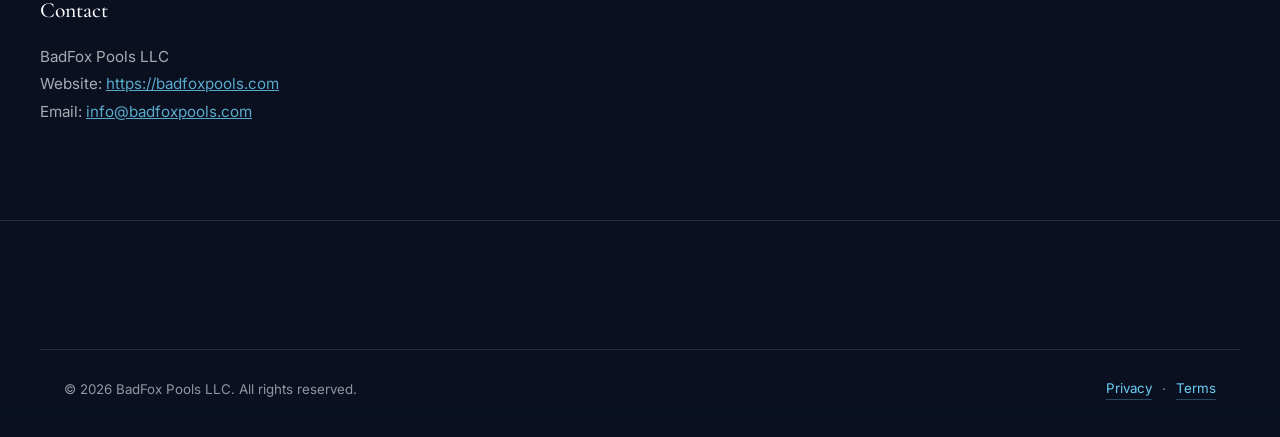
==== commit f330f26d: "Update privacy.html" ====
--- a/privacy.html
+++ b/privacy.html
@@ -46,7 +46,7 @@
     <div class="legal-page container">
       <a class="back-link" href="index.html">Back to home</a>
       <h1>Privacy Policy</h1>
-      <p class="effective">Effective date: 01/01/2026</p>
+      <p class="effective">Effective date: 01/21/2025</p>
 
       <h2>Introduction</h2>
       <p>BadFox Pools LLC ("we," "us," "BadFox") operates <a href="https://badfoxpools.com">https://badfoxpools.com</a>. We provide pool maintenance services in Anna Maria Island and Bradenton, Florida. This Privacy Policy explains what personal information we collect, how we use it, and your choices.</p>
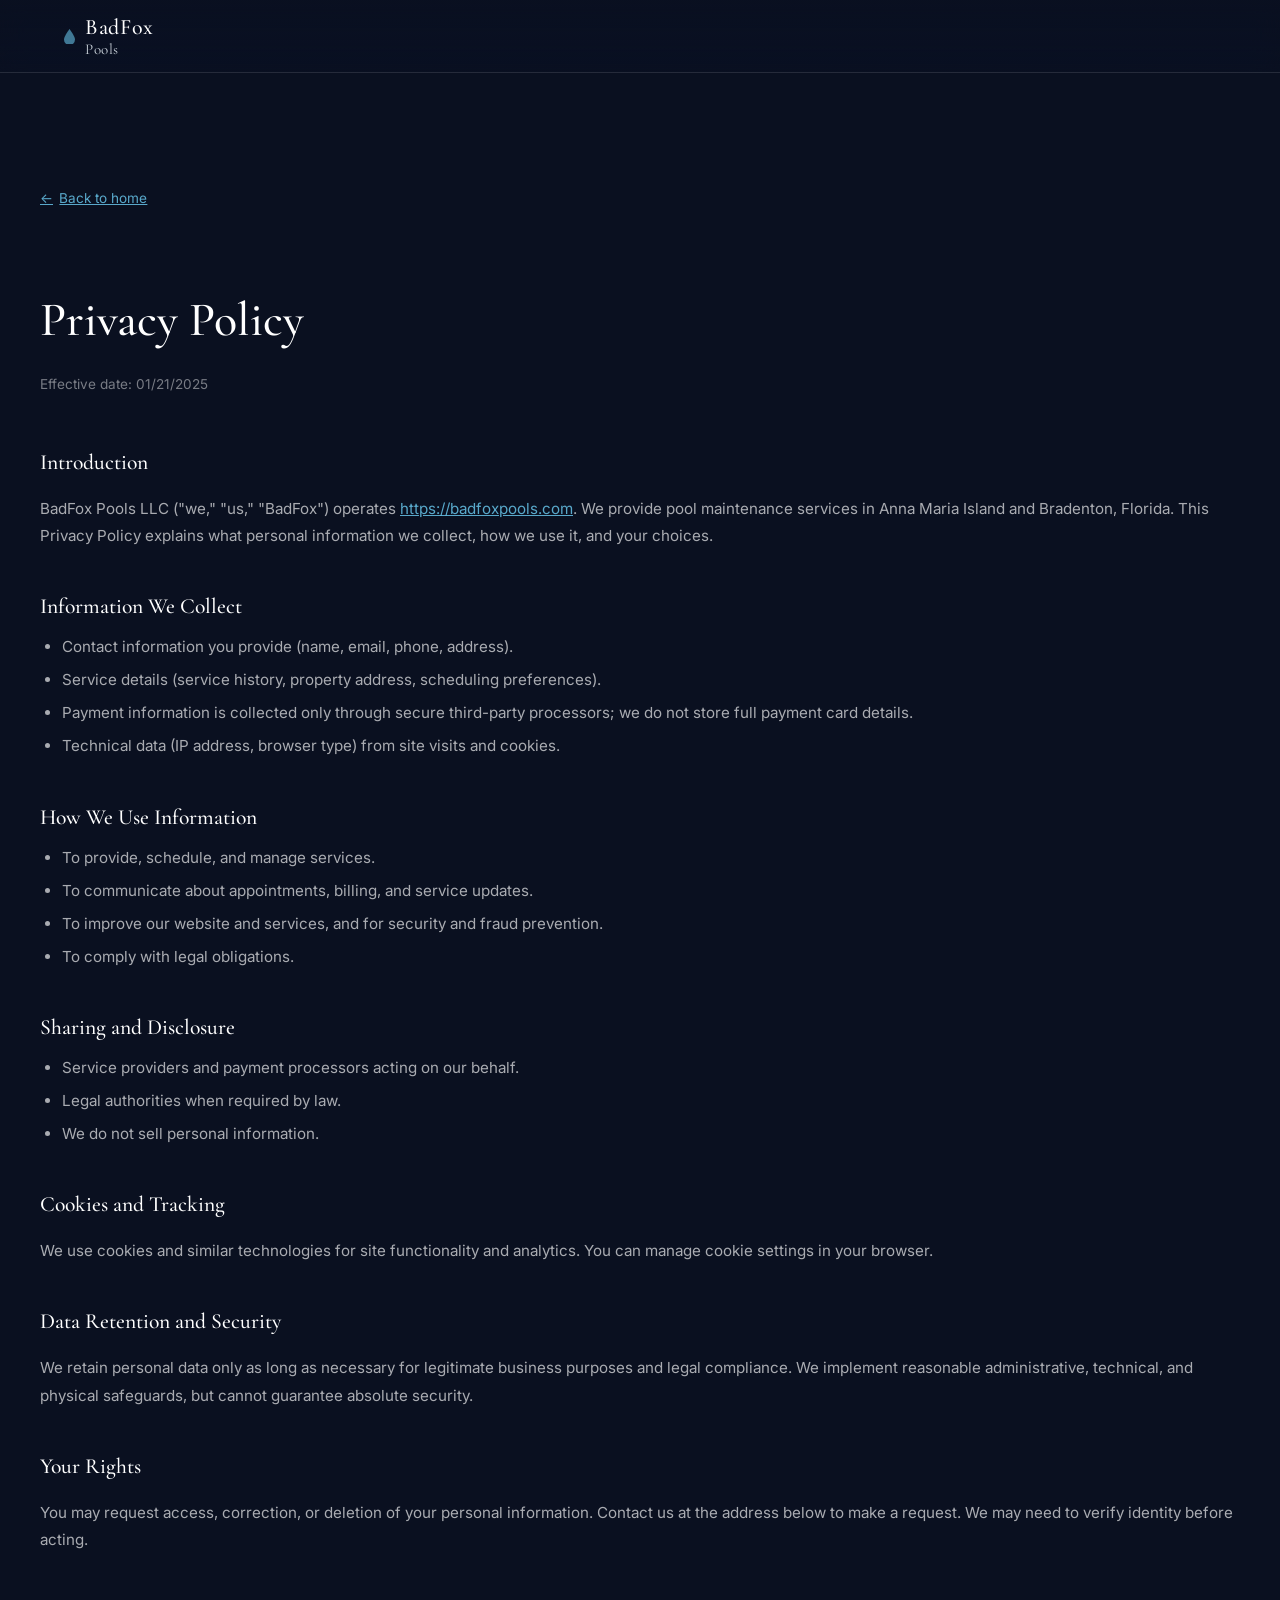
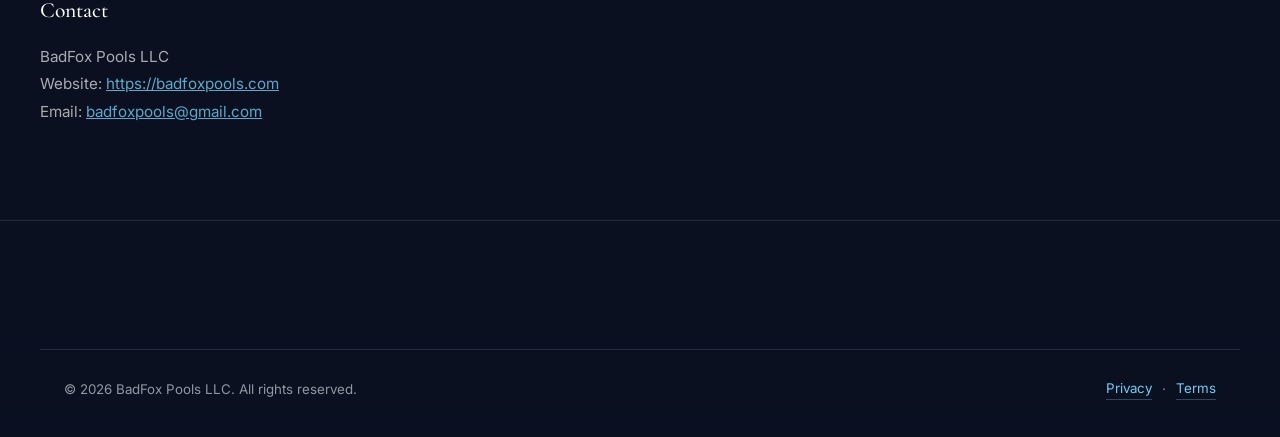
==== commit 83360300: "seo,favicon,preloader" ====
--- a/privacy.html
+++ b/privacy.html
@@ -7,6 +7,8 @@
   <title>Privacy Policy — BadFox Pools LLC</title>
   <meta name="description" content="Privacy Policy for BadFox Pools LLC." />
   <meta name="robots" content="noindex, follow" />
+  <link rel="icon" type="image/png" href="assets/logo.png" />
+  <link rel="apple-touch-icon" href="assets/logo.png" />
   <link rel="preconnect" href="https://fonts.googleapis.com" />
   <link rel="preconnect" href="https://fonts.gstatic.com" crossorigin />
   <link rel="preload" as="style"
@@ -86,7 +88,7 @@
       <h2>Contact</h2>
       <p>BadFox Pools LLC<br />
       Website: <a href="https://badfoxpools.com">https://badfoxpools.com</a><br />
-      Email: <a href="mailto:info@badfoxpools.com">info@badfoxpools.com</a></p>
+      Email: <a href="mailto:badfoxpools@gmail.com">badfoxpools@gmail.com</a></p>
     </div>
   </main>
 
--- a/styles.css
+++ b/styles.css
@@ -50,7 +50,10 @@
   font-weight: 400;
   -webkit-font-smoothing: antialiased;
   text-rendering: optimizeLegibility;
-  overflow-x: hidden;
+  /* overflow-x: clip masks the horizontal-pinned timeline overflow without
+     creating a new scroll container (which `hidden` would). Lets GSAP's
+     position: fixed pin work correctly while preventing horizontal scroll. */
+  overflow-x: clip;
 }
 img, video, iframe { max-width: 100%; display: block; }
 a { color: inherit; text-decoration: none; }
@@ -69,6 +72,65 @@
   z-index: 999;
 }
 .skip-link:focus { left: 12px; }
+
+/* ============================================================
+   Preloader — animated water drop filling with the brand gradient.
+   Visible by default; JS adds .is-loaded to fade it out once the
+   page is ready. <noscript> override hides it for no-JS users.
+   ============================================================ */
+.preloader {
+  position: fixed; inset: 0;
+  z-index: 9999;
+  display: flex; align-items: center; justify-content: center;
+  background:
+    radial-gradient(80% 60% at 50% 40%, rgba(29,161,242,0.10), transparent 70%),
+    var(--navy);
+  transition: opacity 0.6s var(--ease), visibility 0.6s var(--ease);
+}
+.preloader.is-loaded {
+  opacity: 0;
+  visibility: hidden;
+  pointer-events: none;
+}
+.preloader-inner { text-align: center; }
+.preloader-drop {
+  display: block; margin: 0 auto 28px;
+  filter: drop-shadow(0 0 26px rgba(29,161,242,0.45));
+}
+/* Mirrors the header wordmark: Cormorant Garamond, weight 500/400,
+   stacked "BadFox" / "Pools" with the same 0.04em tracking. Sized up
+   for preloader prominence. */
+.preloader-text {
+  font-family: var(--font-display);
+  margin: 0;
+  letter-spacing: 0.04em;
+}
+.preloader-wordmark-main {
+  display: block;
+  font-size: 40px;
+  font-weight: 500;
+  line-height: 1;
+  color: var(--white);
+}
+.preloader-wordmark-sub {
+  display: block;
+  font-size: 22px;
+  font-weight: 400;
+  line-height: 1;
+  letter-spacing: 0.04em;
+  color: var(--silver);
+  margin-top: 8px;
+}
+.preloader-tagline {
+  margin: 26px 0 0;
+  font-family: var(--font-body);
+  font-size: 10px;
+  font-weight: 500;
+  letter-spacing: 0.36em;
+  text-transform: uppercase;
+  color: var(--silver);
+  opacity: 0.55;
+}
 
 .container { max-width: var(--container); margin: 0 auto; padding: 0 24px; }
 
@@ -491,6 +553,8 @@
 .link:hover { color: var(--white); border-color: var(--white); }
 
 .contact-form { display: grid; grid-template-columns: 1fr 1fr; gap: 18px; }
+/* Netlify honeypot — visually hidden, present in DOM for bots only. */
+.hp-field { position: absolute; left: -9999px; width: 1px; height: 1px; overflow: hidden; }
 .field { display: flex; flex-direction: column; }
 .field label {
   font-size: 11px;
@@ -622,6 +686,9 @@
   .footer-grid { grid-template-columns: 1fr; }
   .footer-bottom { flex-direction: column; align-items: flex-start; }
   .wordmark-sub { display: none; }
+  .tab-us { display: none; }
+  .tabs ul { gap: 0; padding: 3px; }
+  .tab { padding: 6px 9px; font-size: 9px; letter-spacing: 0.12em; }
 }
 
 /* ============================================================
@@ -636,4 +703,5 @@
   }
   [data-anim="fadeUp"], [data-anim="cardUp"] { opacity: 1; transform: none; }
   .hero-scroll-hint { display: none; }
-}
+  .preloader { transition-duration: 0.001ms !important; }
+}
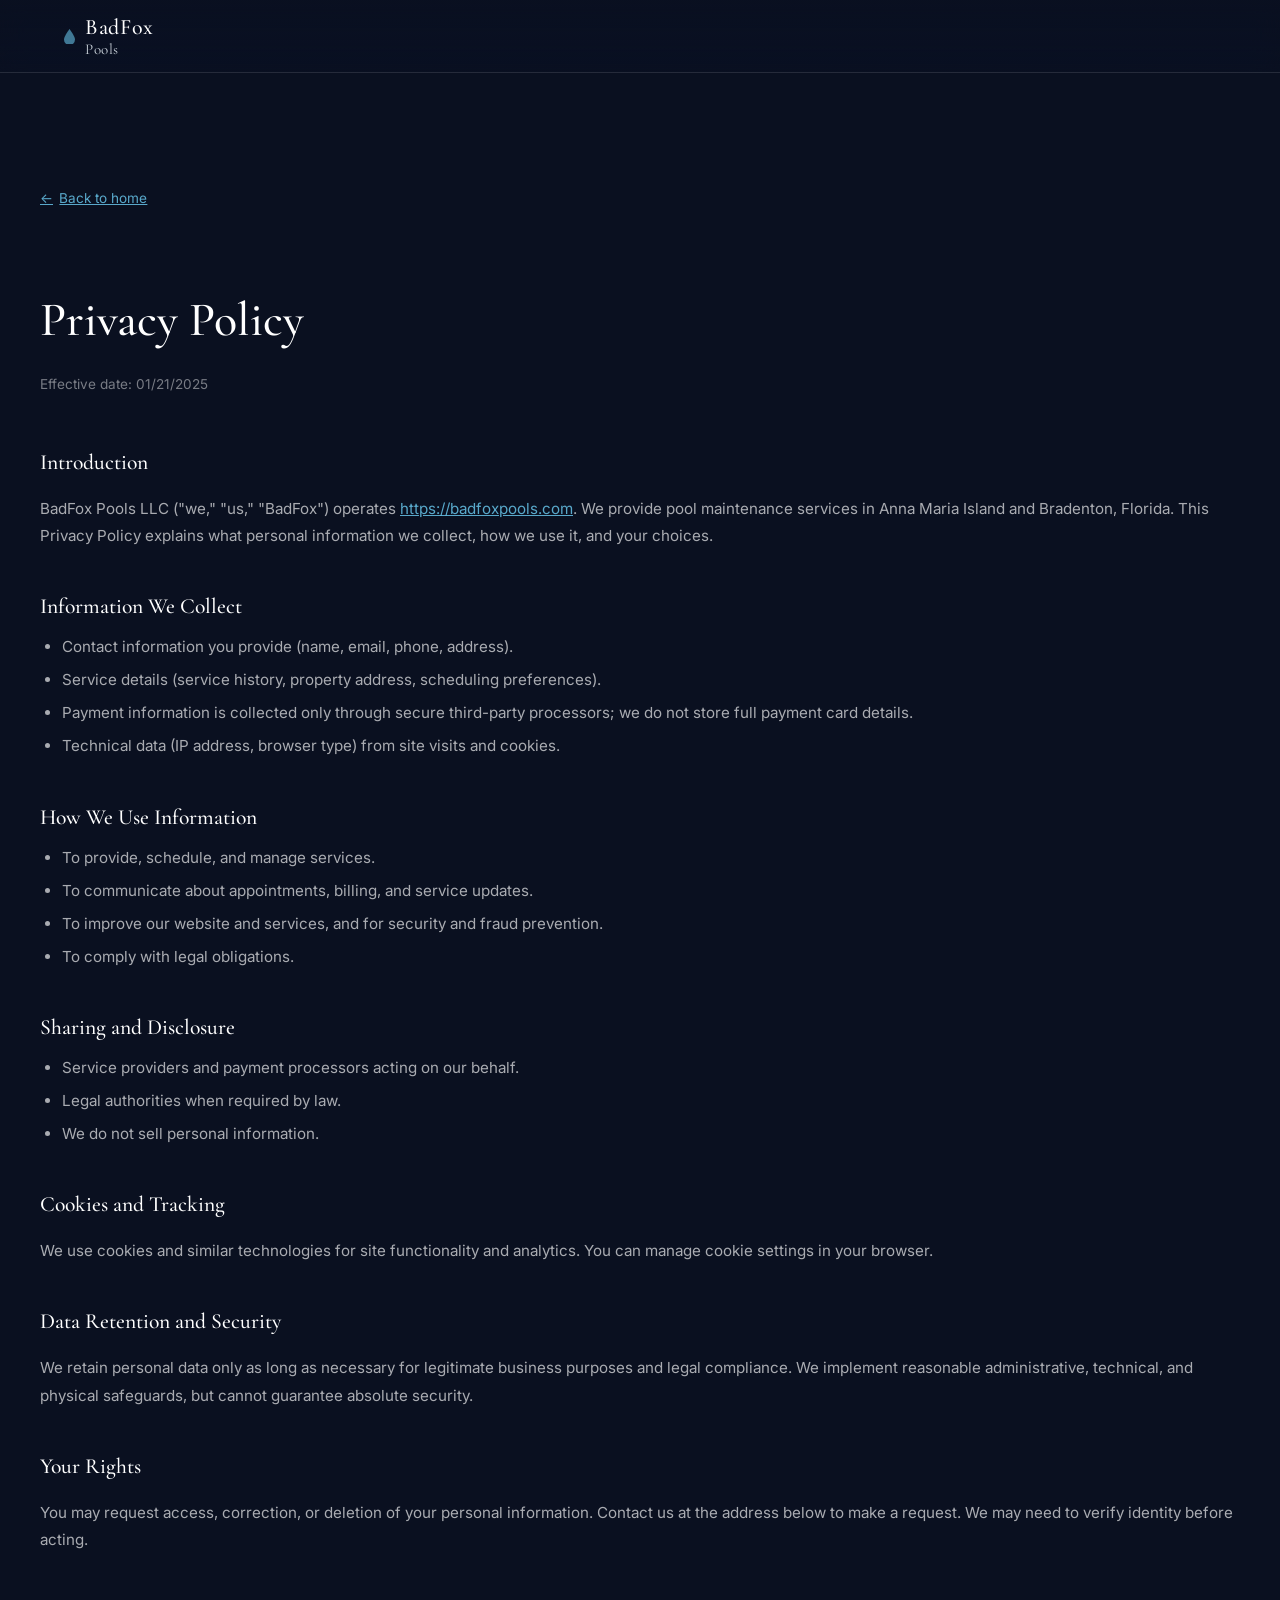
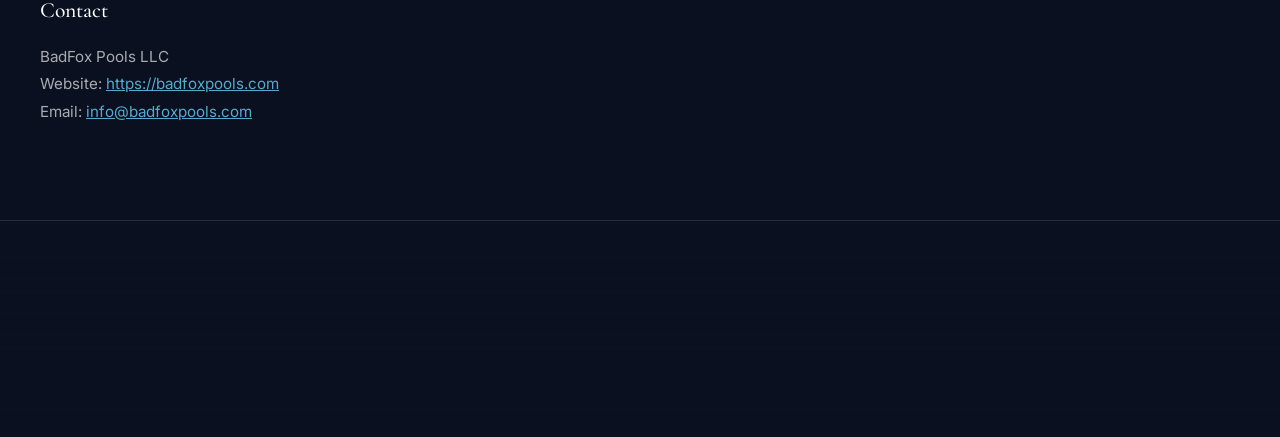
==== commit 28423367: "info@badfoxpools.com" ====
--- a/privacy.html
+++ b/privacy.html
@@ -88,7 +88,7 @@
       <h2>Contact</h2>
       <p>BadFox Pools LLC<br />
       Website: <a href="https://badfoxpools.com">https://badfoxpools.com</a><br />
-      Email: <a href="mailto:badfoxpools@gmail.com">badfoxpools@gmail.com</a></p>
+      Email: <a href="mailto:info@badfoxpools.com">info@badfoxpools.com</a></p>
     </div>
   </main>
 
--- a/styles.css
+++ b/styles.css
@@ -92,6 +92,11 @@
   visibility: hidden;
   pointer-events: none;
 }
+/* While the preloader sits over the page, hide the sticky header so
+   the hamburger / login outlines don't bleed through during the
+   opacity fade-out. The preloader removes itself from the DOM once
+   the fade finishes (see app.js), so the header reappears then. */
+.preloader ~ .site-header { visibility: hidden; }
 .preloader-inner { text-align: center; }
 .preloader-drop {
   display: block; margin: 0 auto 28px;
@@ -207,6 +212,123 @@
 }
 
 .nav-cta { justify-self: end; }
+
+/* Nav actions: Log In + Book Service grouped at the right edge.
+   Login is a subtle text+icon link that lives alongside the tabs typography,
+   sized smaller than the Book Service CTA so it reads as secondary. */
+.nav-actions {
+  justify-self: end;
+  display: inline-flex;
+  align-items: center;
+  gap: 18px;
+}
+.nav-login {
+  display: inline-flex;
+  align-items: center;
+  gap: 7px;
+  font-family: var(--font-body);
+  font-size: 11px;
+  font-weight: 500;
+  letter-spacing: 0.18em;
+  text-transform: uppercase;
+  color: var(--silver);
+  padding: 8px 2px;
+  transition: color .3s var(--ease);
+  position: relative;
+}
+.nav-login-icon {
+  opacity: 0.7;
+  transition: opacity .3s var(--ease), color .3s var(--ease);
+}
+.nav-login:hover { color: var(--white); }
+.nav-login:hover .nav-login-icon { opacity: 1; color: var(--accent-2); }
+.nav-login:focus-visible { color: var(--white); }
+.nav-login:focus-visible .nav-login-icon { opacity: 1; color: var(--accent-2); }
+
+/* Hamburger menu toggle — desktop hides it; mobile shows it instead of tabs. */
+.nav-menu-toggle {
+  display: none;
+  background: transparent;
+  border: 1px solid var(--line-strong);
+  color: var(--silver);
+  width: 42px;
+  height: 42px;
+  border-radius: var(--radius);
+  cursor: pointer;
+  align-items: center;
+  justify-content: center;
+  transition: color .3s var(--ease), border-color .3s var(--ease), background-color .3s var(--ease);
+  padding: 0;
+}
+.nav-menu-toggle:hover { color: var(--white); border-color: var(--silver); }
+.nav-menu-toggle:focus-visible { color: var(--white); border-color: var(--accent-2); }
+.nav-menu-icon-close { display: none; }
+.nav-menu-toggle[aria-expanded="true"] .nav-menu-icon-open { display: none; }
+.nav-menu-toggle[aria-expanded="true"] .nav-menu-icon-close { display: block; }
+
+/* Mobile dropdown menu — slides down from the header on toggle. */
+.mobile-menu {
+  display: none;
+  position: absolute;
+  top: 100%;
+  left: 0;
+  right: 0;
+  background:
+    radial-gradient(60% 60% at 50% 0%, rgba(29,161,242,0.10), transparent 70%),
+    var(--navy);
+  border-top: 1px solid var(--line);
+  border-bottom: 1px solid var(--line);
+  padding: 16px 24px 24px;
+  z-index: 50;
+  box-shadow: 0 20px 40px rgba(0,0,0,0.4);
+  opacity: 0;
+  transform: translateY(-8px);
+  pointer-events: none;
+  transition: opacity .25s var(--ease), transform .25s var(--ease);
+}
+.mobile-menu.is-open {
+  display: block;
+  opacity: 1;
+  transform: translateY(0);
+  pointer-events: auto;
+}
+.mobile-menu-list {
+  list-style: none;
+  margin: 0;
+  padding: 0;
+  display: flex;
+  flex-direction: column;
+  gap: 2px;
+}
+.mobile-menu-link {
+  display: flex;
+  align-items: center;
+  gap: 10px;
+  padding: 14px 12px;
+  font-family: var(--font-body);
+  font-size: 14px;
+  font-weight: 500;
+  letter-spacing: 0.16em;
+  text-transform: uppercase;
+  color: var(--silver);
+  border-radius: var(--radius);
+  transition: color .2s var(--ease), background-color .2s var(--ease);
+}
+.mobile-menu-link:hover,
+.mobile-menu-link:focus-visible { color: var(--white); background: rgba(255,255,255,0.04); }
+.mobile-menu-actions {
+  margin-top: 16px;
+  padding-top: 16px;
+  border-top: 1px solid var(--line);
+  display: flex;
+  flex-direction: column;
+  gap: 8px;
+}
+.mobile-menu-login { color: var(--accent-2); }
+.mobile-menu-cta { width: 100%; }
+
+/* Prevent body scroll while the mobile menu is open. */
+body.mobile-menu-open { overflow: hidden; }
 
 /* ============================================================
    Buttons
@@ -624,7 +746,7 @@
   background: linear-gradient(180deg, rgba(10,16,32,0) 0%, rgba(10,16,32,0.8) 40%, var(--navy) 100%);
   padding: 72px 0 36px;
 }
-.footer-grid { display: grid; grid-template-columns: 1.6fr repeat(3, 1fr); gap: 48px; }
+.footer-grid { display: grid; grid-template-columns: 1.6fr repeat(2, 1fr); gap: 48px; }
 .footer-brand .muted {
   color: var(--silver); margin-top: 16px; max-width: 36ch;
   font-weight: 300; font-size: 15px; line-height: 1.7;
@@ -671,10 +793,15 @@
   .about-grid, .contact-grid { grid-template-columns: 1fr; gap: 40px; }
   .footer-grid { grid-template-columns: 1fr 1fr; }
   .contact-form { grid-template-columns: 1fr; }
+  /* Mobile nav layout: wordmark (larger) on the left, login + hamburger on the right */
   .nav-wrap { grid-template-columns: auto 1fr auto; gap: 10px; }
-  .tabs ul { gap: 2px; padding: 4px; }
-  .tab { padding: 8px 12px; font-size: 11px; }
-  .nav-cta { display: none; }
+  .tabs { display: none; }
+  .nav-actions .btn { display: none; }
+  .nav-actions { gap: 8px; }
+  .nav-menu-toggle { display: inline-flex; }
+  /* Bigger wordmark on mobile for stronger brand presence in the slimmer nav */
+  .wordmark-text { font-size: 28px; }
+  .wordmark-sub { font-size: 18px; }
   .hero-inner { padding: 100px 24px; }
   .features, .about, .contact { padding: 90px 0; }
   /* Timeline: vertical stack on mobile (GSAP horizontal scroll disabled) */
@@ -685,10 +812,12 @@
 @media (max-width: 560px) {
   .footer-grid { grid-template-columns: 1fr; }
   .footer-bottom { flex-direction: column; align-items: flex-start; }
+  /* Keep wordmark substantial on phones — single line "BadFox" */
+  .wordmark-text { font-size: 26px; }
   .wordmark-sub { display: none; }
-  .tab-us { display: none; }
-  .tabs ul { gap: 0; padding: 3px; }
-  .tab { padding: 6px 9px; font-size: 9px; letter-spacing: 0.12em; }
+  /* Login icon-only on very narrow screens so wordmark + hamburger get room */
+  .nav-login { font-size: 0; padding: 8px; }
+  .nav-login-icon { width: 18px; height: 18px; opacity: 1; }
 }
 
 /* ============================================================
